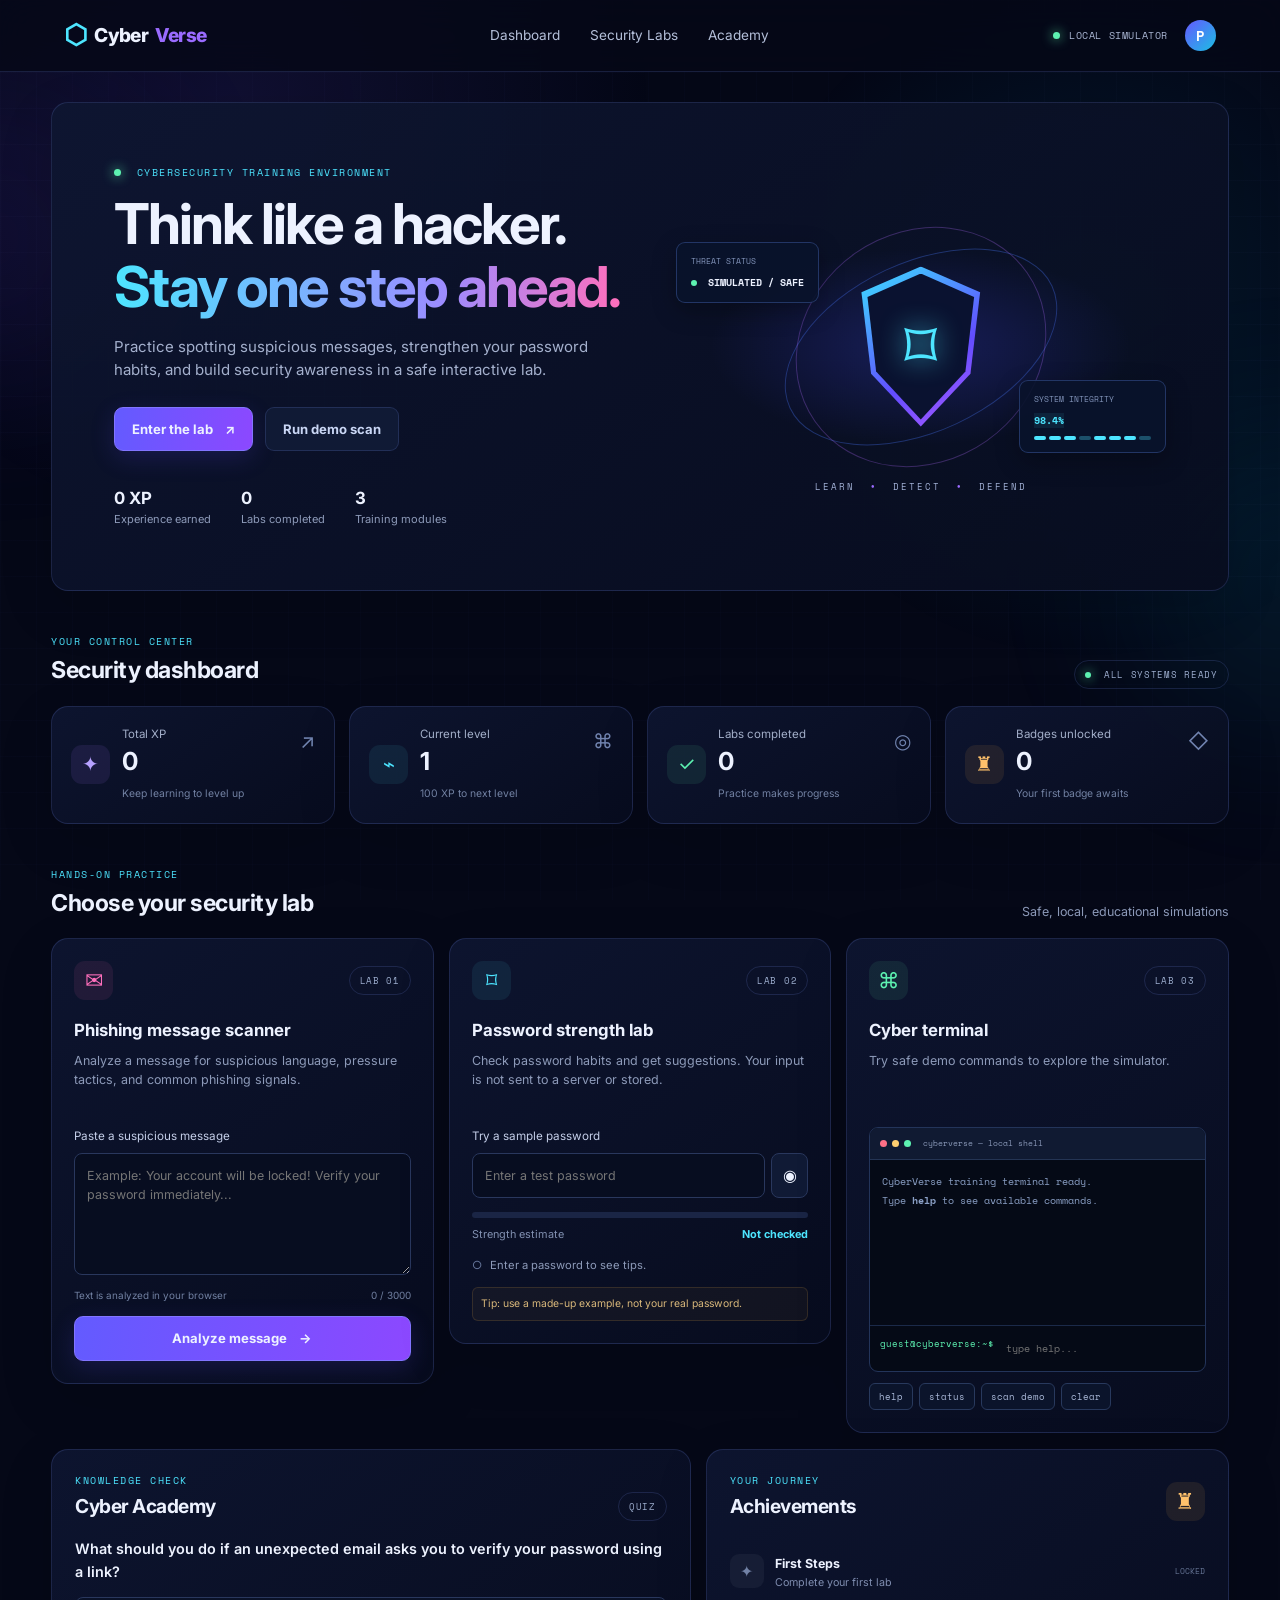
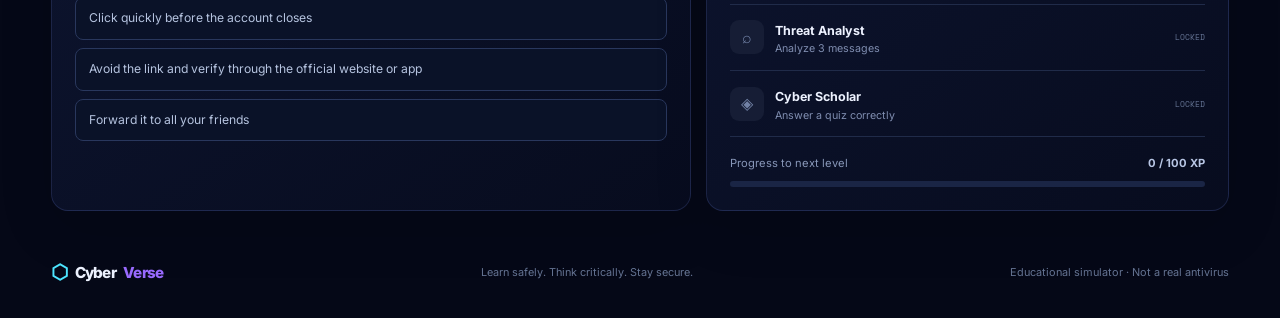
==== index.html @ 6ab54def "Build CyberVerse cybersecurity simulator" ====
<!DOCTYPE html>
<html lang="en">
<head>
  <meta charset="UTF-8">
  <meta name="viewport" content="width=device-width, initial-scale=1.0">
  <meta name="description" content="CyberVerse is an interactive cybersecurity learning simulator.">
  <title>CyberVerse | Cybersecurity Simulator</title>
  <link rel="preconnect" href="https://fonts.googleapis.com">
  <link href="https://fonts.googleapis.com/css2?family=Inter:wght@400;500;600;700;800&family=Space+Mono:wght@400;700&display=swap" rel="stylesheet">
  <link rel="stylesheet" href="style.css">
</head>
<body>
  <div class="ambient ambient-one"></div><div class="ambient ambient-two"></div>
  <header class="topbar">
    <a class="brand" href="#"><span class="brand-mark">⬡</span> Cyber<span>Verse</span></a>
    <nav><a href="#dashboard">Dashboard</a><a href="#labs">Security Labs</a><a href="#academy">Academy</a></nav>
    <div class="top-user"><span class="online-dot"></span> LOCAL SIMULATOR <span class="avatar">P</span></div>
  </header>

  <main class="container">
    <section class="hero panel">
      <div class="hero-copy">
        <p class="eyebrow"><span class="pulse"></span> CYBERSECURITY TRAINING ENVIRONMENT</p>
        <h1>Think like a hacker.<br><span>Stay one step ahead.</span></h1>
        <p class="hero-description">Practice spotting suspicious messages, strengthen your password habits, and build security awareness in a safe interactive lab.</p>
        <div class="hero-actions"><a class="button primary" href="#labs">Enter the lab <span>↗</span></a><button class="button secondary" id="demoButton">Run demo scan</button></div>
        <div class="hero-stats"><div><strong id="heroXP">0 XP</strong><small>Experience earned</small></div><div><strong id="heroScans">0</strong><small>Labs completed</small></div><div><strong>3</strong><small>Training modules</small></div></div>
      </div>
      <div class="hero-art" aria-hidden="true">
        <div class="orbit orbit-a"></div><div class="orbit orbit-b"></div>
        <div class="shield"><span>⌑</span></div>
        <div class="float-card card-left"><span class="tiny-label">THREAT STATUS</span><strong><i class="green-dot"></i> SIMULATED / SAFE</strong></div>
        <div class="float-card card-right"><span class="tiny-label">SYSTEM INTEGRITY</span><strong class="cyan">98.4%</strong><div class="mini-bars"><i></i><i></i><i></i><i></i><i></i><i></i><i></i><i></i></div></div>
        <div class="art-caption">LEARN <b>•</b> DETECT <b>•</b> DEFEND</div>
      </div>
    </section>

    <section class="section-heading" id="dashboard"><div><p class="eyebrow">YOUR CONTROL CENTER</p><h2>Security dashboard</h2></div><span class="live-pill"><i></i> ALL SYSTEMS READY</span></section>
    <section class="stats-grid">
      <article class="stat-card panel"><div class="stat-icon purple">✦</div><div><p>Total XP</p><strong id="totalXP">0</strong><small>Keep learning to level up</small></div><span class="stat-symbol">↗</span></article>
      <article class="stat-card panel"><div class="stat-icon cyan">⌁</div><div><p>Current level</p><strong id="level">1</strong><small id="nextLevel">100 XP to next level</small></div><span class="stat-symbol">⌘</span></article>
      <article class="stat-card panel"><div class="stat-icon green">✓</div><div><p>Labs completed</p><strong id="completed">0</strong><small>Practice makes progress</small></div><span class="stat-symbol">◎</span></article>
      <article class="stat-card panel"><div class="stat-icon orange">♜</div><div><p>Badges unlocked</p><strong id="badges">0</strong><small id="badgeHint">Your first badge awaits</small></div><span class="stat-symbol">◇</span></article>
    </section>

    <section class="section-heading" id="labs"><div><p class="eyebrow">HANDS-ON PRACTICE</p><h2>Choose your security lab</h2></div><p class="section-note">Safe, local, educational simulations</p></section>
    <section class="lab-grid">
      <article class="lab-card panel">
        <div class="lab-top"><span class="lab-icon pink">✉</span><span class="tag">LAB 01</span></div>
        <h3>Phishing message scanner</h3><p>Analyze a message for suspicious language, pressure tactics, and common phishing signals.</p>
        <label for="messageInput">Paste a suspicious message</label>
        <textarea id="messageInput" rows="5" maxlength="3000" placeholder="Example: Your account will be locked! Verify your password immediately..."></textarea>
        <div class="field-meta"><span>Text is analyzed in your browser</span><span id="charCount">0 / 3000</span></div>
        <button class="button primary full" id="scanButton">Analyze message <span>→</span></button>
        <div class="result-box hidden" id="messageResult" aria-live="polite"></div>
      </article>

      <article class="lab-card panel">
        <div class="lab-top"><span class="lab-icon cyan">⌑</span><span class="tag">LAB 02</span></div>
        <h3>Password strength lab</h3><p>Check password habits and get suggestions. Your input is not sent to a server or stored.</p>
        <label for="passwordInput">Try a sample password</label>
        <div class="password-field"><input id="passwordInput" type="password" autocomplete="off" placeholder="Enter a test password"><button id="togglePassword" aria-label="Show or hide password">◉</button></div>
        <div class="strength-track"><span id="strengthBar"></span></div>
        <div class="strength-label"><span>Strength estimate</span><strong id="strengthText">Not checked</strong></div>
        <ul class="check-list" id="passwordTips"><li>Enter a password to see tips.</li></ul>
        <p class="notice">Tip: use a made-up example, not your real password.</p>
      </article>

      <article class="lab-card panel terminal-card">
        <div class="lab-top"><span class="lab-icon green">⌘</span><span class="tag">LAB 03</span></div>
        <h3>Cyber terminal</h3><p>Try safe demo commands to explore the simulator.</p>
        <div class="terminal-window"><div class="terminal-head"><span></span><span></span><span></span><b>cyberverse — local shell</b></div><div class="terminal-output" id="terminalOutput"><p>CyberVerse training terminal ready.</p><p>Type <b>help</b> to see available commands.</p></div><form id="terminalForm" class="terminal-form"><label for="terminalInput">guest@cyberverse:~$</label><input id="terminalInput" autocomplete="off" spellcheck="false" placeholder="type help..."></form></div>
        <div class="command-chips"><button data-command="help">help</button><button data-command="status">status</button><button data-command="scan demo">scan demo</button><button data-command="clear">clear</button></div>
      </article>
    </section>

    <section class="bottom-grid">
      <article class="panel academy-card" id="academy">
        <div class="section-heading compact"><div><p class="eyebrow">KNOWLEDGE CHECK</p><h2>Cyber Academy</h2></div><span class="tag">QUIZ</span></div>
        <p class="quiz-question" id="quizQuestion">What should you do if an unexpected email asks you to verify your password using a link?</p>
        <div class="quiz-options" id="quizOptions">
          <button data-answer="0">Click quickly before the account closes</button>
          <button data-answer="1">Avoid the link and verify through the official website or app</button>
          <button data-answer="2">Forward it to all your friends</button>
        </div>
        <div id="quizFeedback" class="quiz-feedback" aria-live="polite"></div>
        <button id="nextQuestion" class="button secondary hidden">Next question →</button>
      </article>
      <article class="panel progress-card">
        <div class="section-heading compact"><div><p class="eyebrow">YOUR JOURNEY</p><h2>Achievements</h2></div><span class="lab-icon orange">♜</span></div>
        <div class="achievement" id="badgeFirst"><span class="achievement-icon">✦</span><div><strong>First Steps</strong><p>Complete your first lab</p></div><span class="achievement-state">LOCKED</span></div>
        <div class="achievement" id="badgeAnalyst"><span class="achievement-icon">⌕</span><div><strong>Threat Analyst</strong><p>Analyze 3 messages</p></div><span class="achievement-state">LOCKED</span></div>
        <div class="achievement" id="badgeScholar"><span class="achievement-icon">◈</span><div><strong>Cyber Scholar</strong><p>Answer a quiz correctly</p></div><span class="achievement-state">LOCKED</span></div>
        <div class="progress-footer"><span>Progress to next level</span><strong id="progressLabel">0 / 100 XP</strong></div><div class="progress-track"><span id="progressBar"></span></div>
      </article>
    </section>
    <footer><a class="brand small-brand" href="#"><span class="brand-mark">⬡</span> Cyber<span>Verse</span></a><p>Learn safely. Think critically. Stay secure.</p><span>Educational simulator · Not a real antivirus</span></footer>
  </main>
  <div class="toast" id="toast" role="status"></div>
  <script src="script.js"></script>
</body>
</html>
---- style.css ----
*{box-sizing:border-box;margin:0;padding:0}
:root{--bg:#050817;--panel:rgba(12,19,43,.82);--line:rgba(125,150,255,.17);--text:#edf2ff;--muted:#8d9ab9;--cyan:#4de5ff;--purple:#9a6bff;--green:#5df2b1;--pink:#ff6fbc}
html{scroll-behavior:smooth;scroll-padding-top:90px}
body{background:var(--bg);color:var(--text);font-family:Inter,Arial,sans-serif;line-height:1.55;min-height:100vh;overflow-x:hidden}
body:before{content:"";position:fixed;inset:0;pointer-events:none;z-index:-2;background:radial-gradient(circle at 18% 12%,rgba(70,54,170,.18),transparent 32%),radial-gradient(circle at 85% 35%,rgba(0,155,210,.12),transparent 28%),linear-gradient(rgba(95,119,210,.025) 1px,transparent 1px),linear-gradient(90deg,rgba(95,119,210,.025) 1px,transparent 1px);background-size:auto,auto,36px 36px,36px 36px}
.ambient{position:fixed;width:260px;height:260px;border-radius:50%;filter:blur(100px);opacity:.12;pointer-events:none;z-index:-1}.ambient-one{background:#6e3dff;top:12%;left:-140px}.ambient-two{background:#00bfe8;right:-140px;top:50%}
a{color:inherit;text-decoration:none}button,input,textarea{font:inherit}button{cursor:pointer;color:inherit}.topbar{height:72px;padding:0 clamp(18px,5vw,76px);display:flex;align-items:center;justify-content:space-between;border-bottom:1px solid var(--line);background:rgba(5,8,23,.8);backdrop-filter:blur(18px);position:sticky;top:0;z-index:10}
.brand{font-weight:800;font-size:1.2rem;letter-spacing:-.7px;display:flex;align-items:center;gap:7px}.brand>span:last-child{color:var(--purple)}.brand-mark{font-size:1.7rem;color:var(--cyan)}nav{display:flex;gap:30px;color:#b4bfd9;font-size:.85rem}nav a:hover{color:var(--cyan)}.top-user{font:10px "Space Mono",monospace;color:#aab7d4;display:flex;align-items:center;gap:9px;letter-spacing:.6px}.online-dot,.live-pill i,.pulse{width:7px;height:7px;border-radius:50%;background:var(--green);display:inline-block;box-shadow:0 0 12px var(--green)}.avatar{width:31px;height:31px;border-radius:50%;display:grid;place-items:center;background:linear-gradient(135deg,#6558ff,#1bbfe3);color:white;font-weight:700;font-size:14px;margin-left:8px}
.container{width:min(1180px,92%);margin:auto}.panel{background:linear-gradient(145deg,rgba(14,22,49,.91),rgba(8,13,31,.91));border:1px solid var(--line);border-radius:17px;box-shadow:0 18px 55px rgba(0,0,0,.12);position:relative;overflow:hidden}.hero{margin-top:30px;padding:clamp(28px,5vw,62px);min-height:390px;display:grid;grid-template-columns:1.05fr .95fr;align-items:center;gap:20px}.eyebrow{font:10px "Space Mono",monospace;letter-spacing:1.5px;color:var(--cyan);margin-bottom:12px}.pulse{margin-right:8px;animation:pulse 1.5s infinite}.hero h1{font-size:clamp(2.15rem,4.4vw,3.7rem);line-height:1.12;letter-spacing:-2px;margin-bottom:17px}.hero h1 span{background:linear-gradient(90deg,var(--cyan),#9c8cff 65%,var(--pink));-webkit-background-clip:text;background-clip:text;color:transparent}.hero-description{color:#a4b0cd;max-width:510px;font-size:.94rem}.hero-actions{display:flex;gap:12px;margin-top:25px;flex-wrap:wrap}.button{border:1px solid var(--line);border-radius:9px;padding:11px 17px;font-size:.82rem;font-weight:700;transition:.2s;display:inline-flex;align-items:center;justify-content:center;gap:12px}.button:hover{transform:translateY(-2px);filter:brightness(1.15)}.primary{background:linear-gradient(100deg,#635bff,#8c48ff);border-color:#8275ff;box-shadow:0 7px 24px #5e47ff2b}.secondary{background:#101a35;color:#c9d6f4}.full{width:100%;margin-top:13px}.hero-stats{display:flex;gap:30px;margin-top:34px}.hero-stats div{display:flex;flex-direction:column}.hero-stats strong{font-size:1.05rem}.hero-stats small{font-size:.69rem;color:var(--muted)}
.hero-art{height:300px;display:grid;place-items:center;position:relative;isolation:isolate}.hero-art:before{content:"";position:absolute;inset:15% 4%;background:radial-gradient(ellipse,rgba(70,73,255,.24),transparent 66%);z-index:-1}.orbit{position:absolute;border:1px solid #4a78ff55;border-radius:50%;transform:rotate(-25deg)}.orbit-a{width:290px;height:170px}.orbit-b{width:230px;height:260px;transform:rotate(55deg);border-color:#b16dff4a}.shield{width:138px;height:160px;display:grid;place-items:center;clip-path:polygon(50% 0,93% 16%,86% 67%,50% 100%,14% 67%,7% 16%);background:linear-gradient(145deg,#38e9ff,#624dff 60%,#b85dff);filter:drop-shadow(0 0 20px #655fff);padding:4px}.shield:before{content:"";position:absolute;width:124px;height:146px;clip-path:polygon(50% 0,93% 16%,86% 67%,50% 100%,14% 67%,7% 16%);background:#0a1230}.shield span{z-index:1;font-size:65px;color:var(--cyan);text-shadow:0 0 25px var(--cyan)}.float-card{position:absolute;background:#09132be8;border:1px solid #4b6dbe65;padding:12px 14px;border-radius:9px;box-shadow:0 8px 25px #0004;font:10px "Space Mono",monospace}.card-left{left:0;top:45px}.card-right{right:0;bottom:44px}.tiny-label{display:block;color:#8294ba;font-size:8px;margin-bottom:8px}.green-dot{display:inline-block;width:6px;height:6px;border-radius:50%;background:var(--green);margin-right:5px}.cyan{color:var(--cyan)}.mini-bars{display:flex;gap:3px;margin-top:8px}.mini-bars i{display:block;width:12px;height:4px;background:var(--cyan);border-radius:2px}.mini-bars i:nth-child(4n){opacity:.3}.art-caption{position:absolute;bottom:4px;font:9px "Space Mono",monospace;color:#a3b2d7;letter-spacing:2px}.art-caption b{color:var(--purple);padding:0 7px}
.section-heading{display:flex;justify-content:space-between;align-items:end;margin:43px 0 17px;gap:15px}.section-heading h2{font-size:1.45rem;letter-spacing:-.5px}.section-heading .eyebrow{margin-bottom:4px}.live-pill,.tag{font:9px "Space Mono",monospace;letter-spacing:.7px;color:#9eafd0;border:1px solid var(--line);padding:7px 10px;border-radius:20px;white-space:nowrap}.live-pill i{width:6px;height:6px;margin-right:6px}.section-note{font-size:.78rem;color:var(--muted)}
.stats-grid{display:grid;grid-template-columns:repeat(4,1fr);gap:14px}.stat-card{padding:19px;display:flex;align-items:center;gap:12px}.stat-icon,.lab-icon{width:39px;height:39px;border-radius:11px;display:grid;place-items:center;font-size:1.25rem;flex-shrink:0}.purple{color:#b7a2ff;background:#9c72ff1b}.cyan{color:var(--cyan);background:#4de5ff14}.green{color:var(--green);background:#5df2b116}.orange{color:#ffc16b;background:#ffb34d17}.pink{color:var(--pink);background:#ff6fbc16}.stat-card p{font-size:.72rem;color:#a2aec9}.stat-card strong{font-size:1.55rem;display:block;line-height:1.4}.stat-card small{font-size:.65rem;color:#7180a2}.stat-symbol{margin-left:auto;color:#7184b0;font-size:1.25rem;align-self:flex-start}
.lab-grid{display:grid;grid-template-columns:repeat(3,1fr);gap:15px;align-items:start}.lab-card{padding:22px}.lab-top{display:flex;align-items:center;justify-content:space-between;margin-bottom:17px}.lab-icon{font-size:1.35rem}.lab-card h3{font-size:1.05rem;margin-bottom:7px}.lab-card>p{color:var(--muted);font-size:.78rem;min-height:58px;margin-bottom:18px}.lab-card label{display:block;font-size:.73rem;color:#c5cfea;margin-bottom:8px}.lab-card textarea,.password-field input{width:100%;resize:vertical;background:#070d20;border:1px solid #29375d;border-radius:8px;padding:12px;color:var(--text);outline:none;font-size:.78rem}.lab-card textarea:focus,.password-field input:focus,.terminal-form input:focus{border-color:#8275ff;box-shadow:0 0 0 3px #8275ff1c}.field-meta{display:flex;justify-content:space-between;gap:8px;color:#7180a2;font-size:.62rem;margin-top:6px}.result-box{margin-top:14px;padding:13px;border:1px solid var(--line);border-radius:9px;background:#080e20;font-size:.75rem}.result-box h4{font-size:.85rem;margin-bottom:6px}.result-box ul{padding-left:18px;margin-top:7px;color:#aab7d3}.risk-high{color:#ff7894}.risk-medium{color:#ffca78}.risk-low{color:var(--green)}.hidden{display:none!important}
.password-field{display:flex;gap:6px}.password-field input{min-width:0}.password-field button{width:43px;border:1px solid #29375d;background:#101a35;border-radius:8px}.strength-track,.progress-track{height:6px;background:#1a2545;border-radius:8px;overflow:hidden;margin-top:14px}.strength-track span,.progress-track span{height:100%;width:0;display:block;border-radius:8px;transition:width .25s,background .25s}.strength-label{display:flex;justify-content:space-between;font-size:.68rem;color:#8190b1;margin-top:8px}.strength-label strong{color:var(--cyan)}.check-list{list-style:none;margin-top:14px;display:grid;gap:7px}.check-list li{font-size:.7rem;color:#8d9ab9}.check-list li:before{content:"○";margin-right:8px;color:#637398}.check-list li.good{color:#a4f2ce}.check-list li.good:before{content:"✓";color:var(--green)}.notice{font-size:.65rem!important;min-height:0!important;color:#d8b77b!important;background:#ffb84b0b;border:1px solid #ffb84b24;padding:8px;border-radius:6px;margin-top:13px!important;margin-bottom:0!important}
.terminal-window{background:#050a16;border:1px solid #23345a;border-radius:9px;overflow:hidden;font-family:"Space Mono",monospace}.terminal-head{height:32px;background:#101a32;border-bottom:1px solid #243454;display:flex;align-items:center;gap:5px;padding:0 10px}.terminal-head>span{width:7px;height:7px;border-radius:50%;background:#ff6f86}.terminal-head>span:nth-child(2){background:#ffce70}.terminal-head>span:nth-child(3){background:#5df2b1}.terminal-head b{font-size:8px;color:#8c9bbb;font-weight:400;margin-left:7px}.terminal-output{height:165px;overflow:auto;padding:12px;color:#8ba0c6;font-size:10px;line-height:1.9}.terminal-output .command-line{color:var(--cyan)}.terminal-output .success-line{color:var(--green)}.terminal-output .warning-line{color:#ffcb76}.terminal-form{display:flex;gap:7px;padding:10px;border-top:1px solid #1b2a49;align-items:center}.terminal-form label{font-size:9px;color:var(--green);white-space:nowrap}.terminal-form input{width:100%;min-width:0;background:transparent;border:1px solid transparent;color:#e5edff;outline:none;font:10px "Space Mono",monospace;padding:4px}.command-chips{display:flex;gap:6px;flex-wrap:wrap;margin-top:11px}.command-chips button{font:9px "Space Mono",monospace;padding:6px 9px;border-radius:6px;border:1px solid #28395d;background:#0b142b;color:#aebddd}.command-chips button:hover{border-color:var(--green);color:var(--green)}
.bottom-grid{display:grid;grid-template-columns:1.1fr .9fr;gap:15px;margin-top:16px}.academy-card,.progress-card{padding:23px}.compact{margin:0 0 17px}.compact h2{font-size:1.2rem}.quiz-question{font-size:.9rem;font-weight:600;margin:14px 0}.quiz-options{display:grid;gap:8px}.quiz-options button{text-align:left;border:1px solid #29375d;background:#0a1228;border-radius:8px;padding:11px 13px;font-size:.76rem;color:#b5c3df}.quiz-options button:hover{border-color:#8b74ff}.quiz-options button.correct{border-color:var(--green);background:#5df2b10d;color:#9cf2c8}.quiz-options button.incorrect{border-color:#ff7894;background:#ff78940d;color:#ff9fb1}.quiz-options button:disabled{cursor:default}.quiz-feedback{font-size:.75rem;margin-top:10px;color:var(--muted)}#nextQuestion{margin-top:12px}.achievement{display:flex;align-items:center;gap:11px;padding:12px 0;border-bottom:1px solid #202b49}.achievement-icon{width:34px;height:34px;display:grid;place-items:center;border-radius:9px;background:#161d35;color:#7282a6}.achievement strong{font-size:.78rem}.achievement p{font-size:.67rem;color:#7f8db0}.achievement-state{margin-left:auto;font:8px "Space Mono",monospace;color:#667596}.achievement.unlocked .achievement-icon{color:var(--green);background:#5df2b116}.achievement.unlocked .achievement-state{color:var(--green)}.progress-footer{display:flex;justify-content:space-between;margin-top:18px;font-size:.7rem;color:#8796b8}.progress-footer strong{color:#b8c6e5}.progress-track{margin-top:8px}.progress-track span{background:linear-gradient(90deg,var(--cyan),var(--purple))}
footer{display:flex;align-items:center;justify-content:space-between;gap:15px;padding:30px 0;margin-top:16px;color:#657493;font-size:.68rem}.small-brand{font-size:.95rem;color:var(--text)}.small-brand .brand-mark{font-size:1.25rem}.toast{position:fixed;bottom:22px;right:22px;max-width:min(360px,90vw);background:#111d37;border:1px solid #5265a3;color:#e9efff;padding:12px 17px;border-radius:9px;box-shadow:0 10px 40px #0007;font-size:.8rem;opacity:0;transform:translateY(10px);pointer-events:none;transition:.25s;z-index:30}.toast.show{opacity:1;transform:translateY(0)}
@keyframes pulse{50%{opacity:.35;box-shadow:0 0 2px var(--green)}}@media(max-width:900px){nav{gap:15px}.hero{grid-template-columns:1fr}.hero-art{height:260px}.stats-grid{grid-template-columns:repeat(2,1fr)}.lab-grid{grid-template-columns:repeat(2,1fr)}.terminal-card{grid-column:1/-1}.terminal-output{height:130px}}@media(max-width:620px){.topbar{height:62px;padding:0 4%}nav{display:none}.top-user{font-size:8px}.container{width:92%}.hero{margin-top:17px;padding:25px 20px}.hero h1{letter-spacing:-1px}.hero-art{height:240px}.float-card{padding:9px;font-size:8px}.card-left{left:-3px}.card-right{right:-3px}.hero-stats{gap:18px}.hero-stats small{font-size:.6rem}.section-heading{margin-top:32px;align-items:start}.section-heading h2{font-size:1.2rem}.live-pill{font-size:7px;padding:6px}.stats-grid,.lab-grid,.bottom-grid{grid-template-columns:1fr}.terminal-card{grid-column:auto}.stat-card{padding:15px}.lab-card{padding:19px}.lab-card>p{min-height:0}.section-note{display:none}footer{flex-wrap:wrap;justify-content:center;text-align:center;flex-direction:column}}
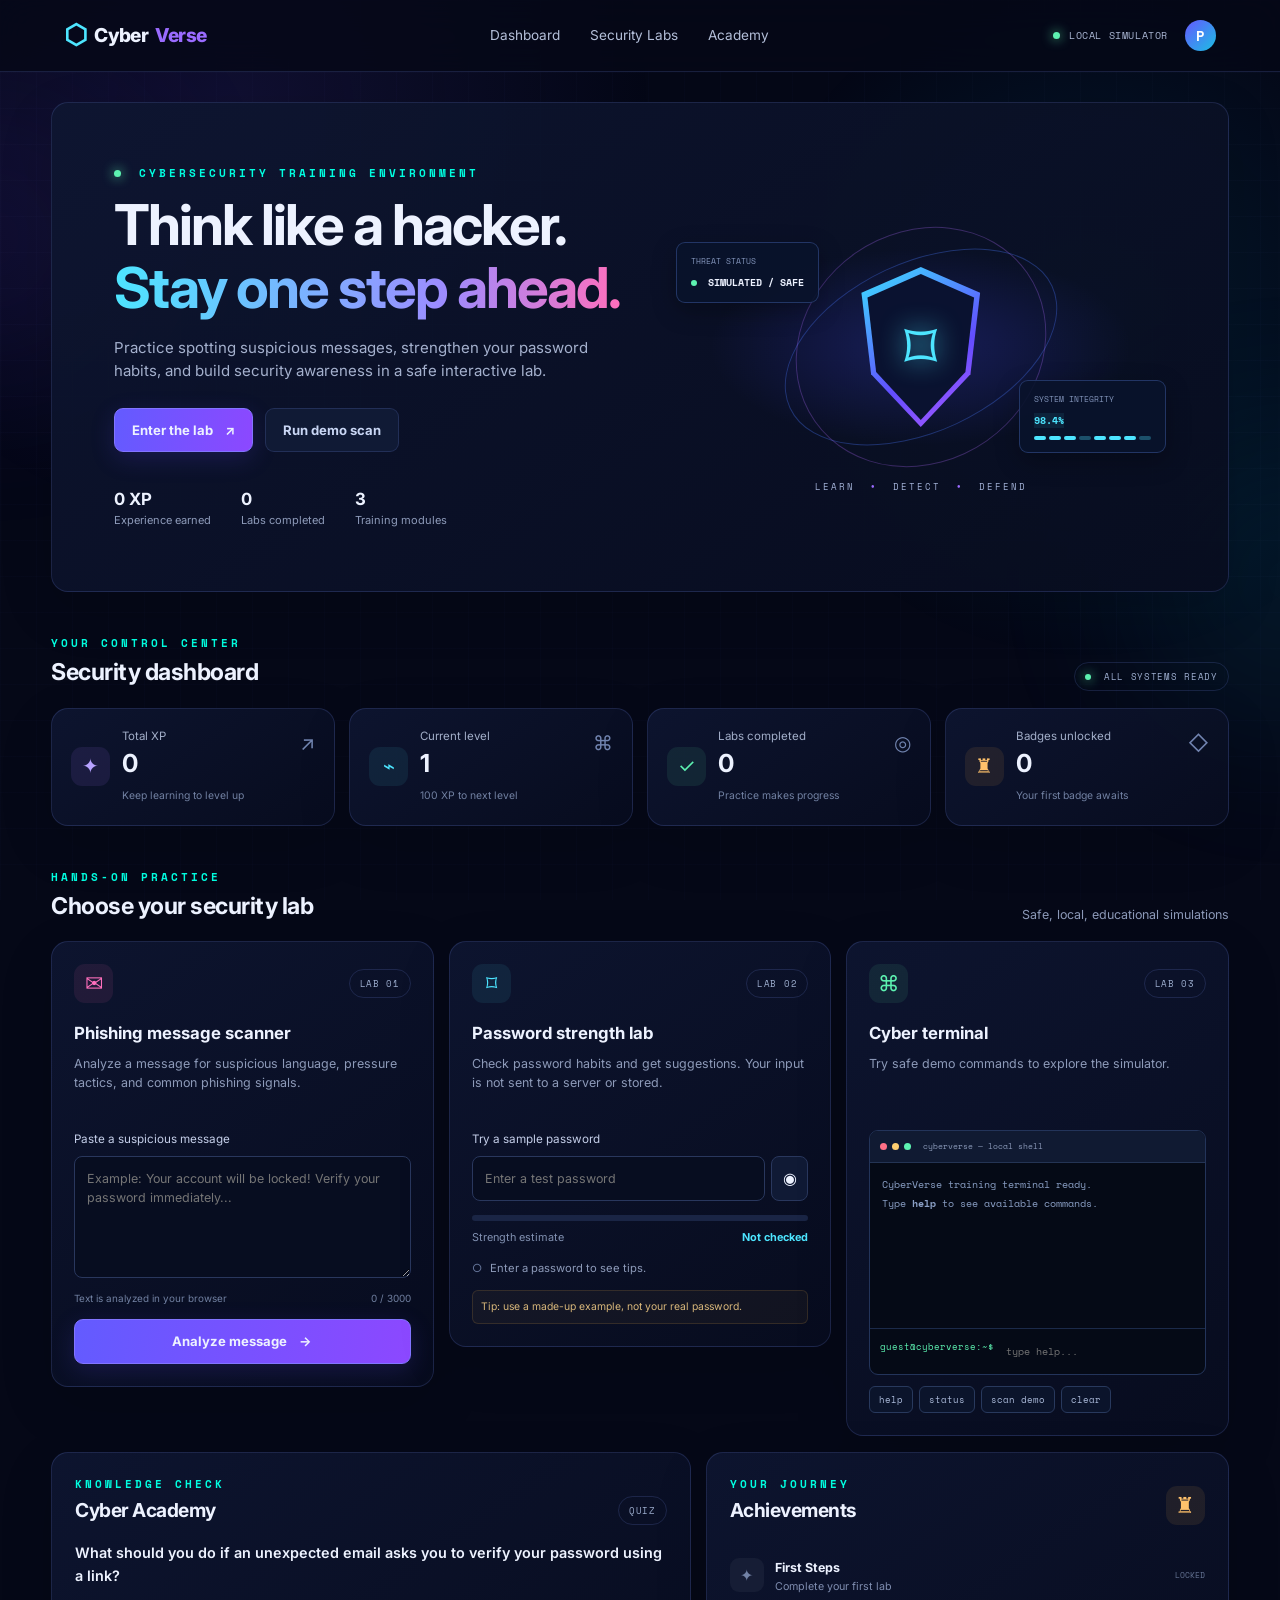
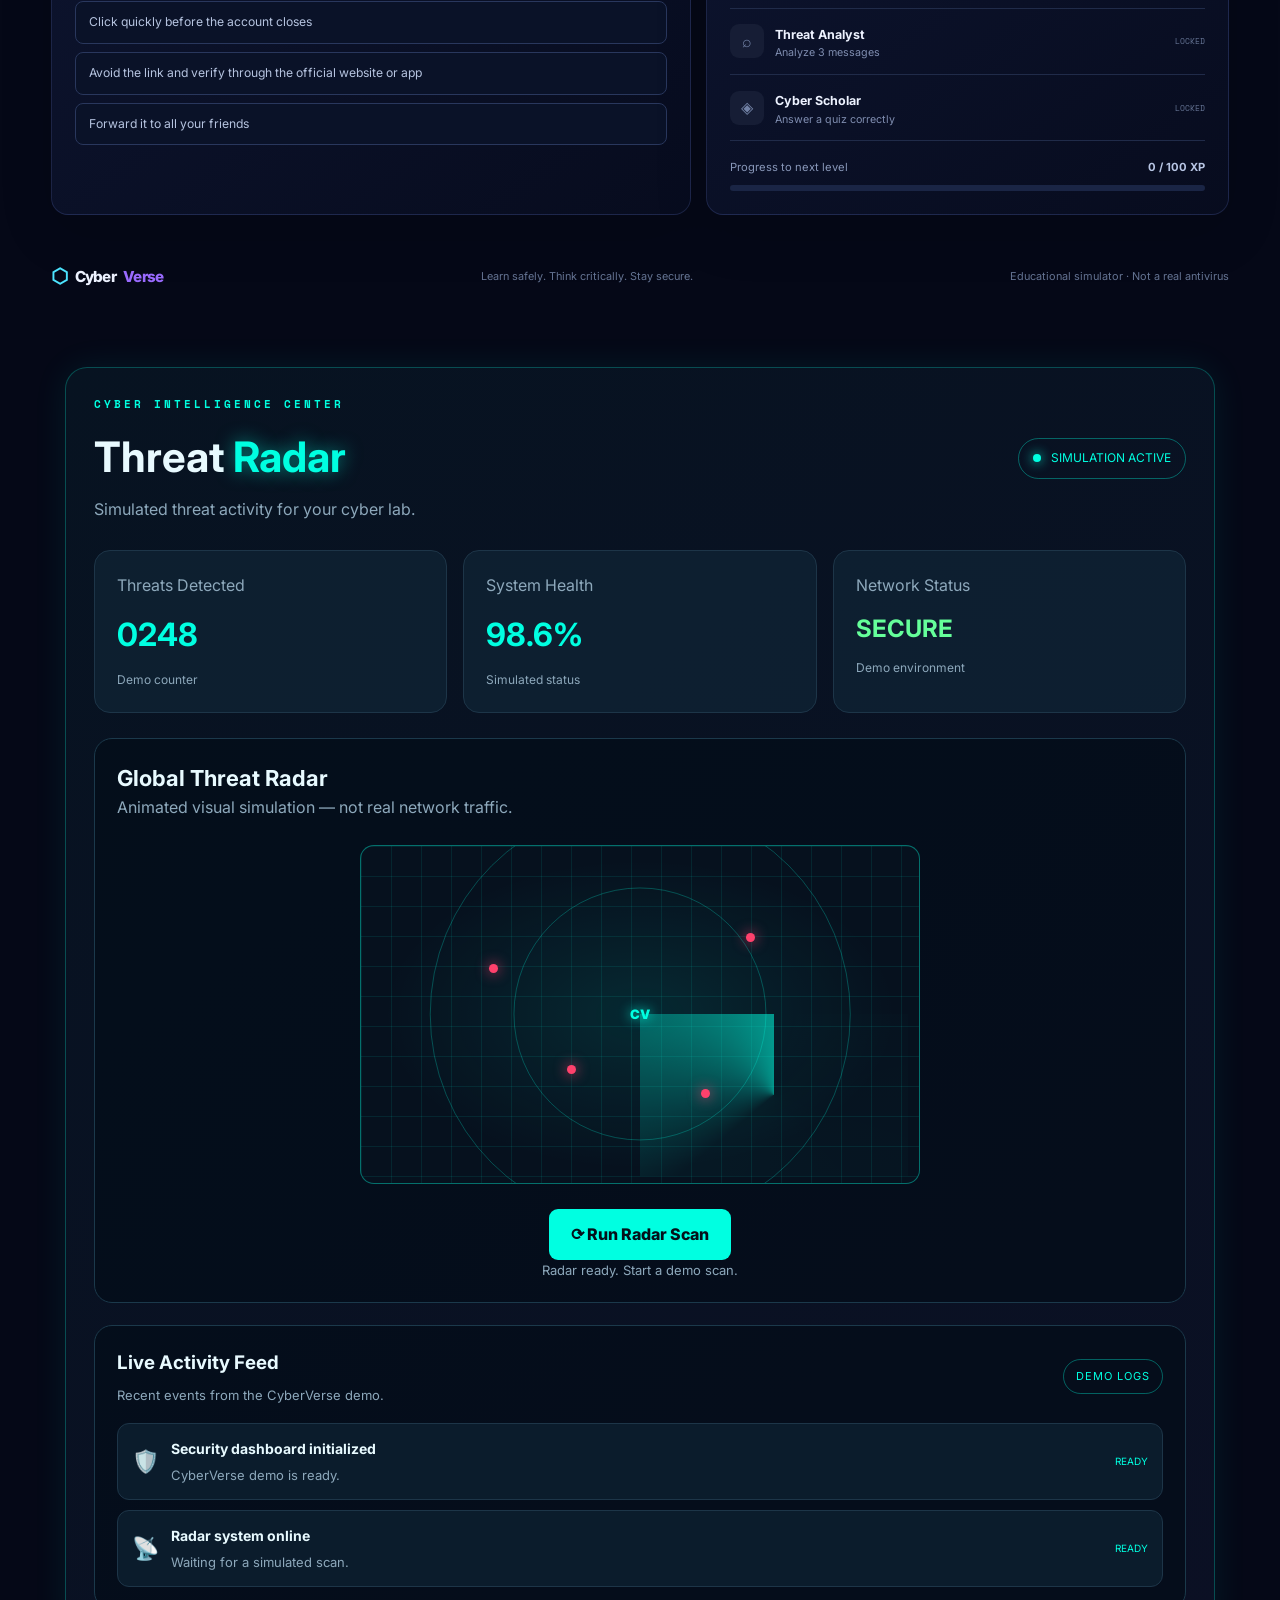
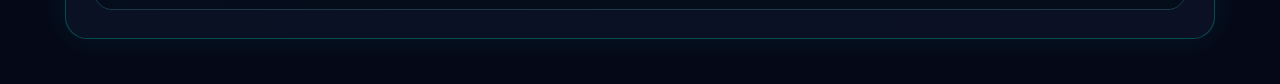
==== commit 8b2058d7: "Add animated threat dashboard and activity feed" ====
--- a/index.html
+++ b/index.html
@@ -95,7 +95,94 @@
       </article>
     </section>
     <footer><a class="brand small-brand" href="#"><span class="brand-mark">⬡</span> Cyber<span>Verse</span></a><p>Learn safely. Think critically. Stay secure.</p><span>Educational simulator · Not a real antivirus</span></footer>
-  </main>
+  
+<!-- CYBERVERSE: THREAT DASHBOARD -->
+<section class="threat-dashboard" id="threat-dashboard">
+  <div class="dashboard-heading">
+    <div>
+      <p class="eyebrow">CYBER INTELLIGENCE CENTER</p>
+      <h2>Threat <span>Radar</span></h2>
+      <p>Simulated threat activity for your cyber lab.</p>
+    </div>
+    <div class="system-status">
+      <span class="status-dot"></span>
+      SIMULATION ACTIVE
+    </div>
+  </div>
+
+  <div class="threat-stats">
+    <div class="threat-card">
+      <span>Threats Detected</span>
+      <strong id="threat-count">0248</strong>
+      <small>Demo counter</small>
+    </div>
+    <div class="threat-card">
+      <span>System Health</span>
+      <strong>98.6%</strong>
+      <small>Simulated status</small>
+    </div>
+    <div class="threat-card">
+      <span>Network Status</span>
+      <strong class="safe-text">SECURE</strong>
+      <small>Demo environment</small>
+    </div>
+  </div>
+
+  <div class="radar-panel">
+    <div class="radar-info">
+      <h3>Global Threat Radar</h3>
+      <p>Animated visual simulation — not real network traffic.</p>
+    </div>
+
+    <div class="radar-map" id="radar-map">
+      <div class="radar-grid"></div>
+      <div class="radar-sweep"></div>
+      <span class="radar-point point-one"></span>
+      <span class="radar-point point-two"></span>
+      <span class="radar-point point-three"></span>
+      <span class="radar-point point-four"></span>
+      <span class="radar-center">CV</span>
+    </div>
+
+    <button id="radar-scan-btn" type="button">⟳ Run Radar Scan</button>
+    <p id="radar-message" aria-live="polite">Radar ready. Start a demo scan.</p>
+  </div>
+
+  
+<!-- LIVE ACTIVITY FEED -->
+<div class="activity-panel">
+  <div class="activity-heading">
+    <div>
+      <h3>Live Activity Feed</h3>
+      <p>Recent events from the CyberVerse demo.</p>
+    </div>
+    <span class="activity-label">DEMO LOGS</span>
+  </div>
+
+  <div id="activity-feed" class="activity-feed" aria-live="polite">
+    <div class="activity-item">
+      <span class="activity-icon">🛡️</span>
+      <div>
+        <strong>Security dashboard initialized</strong>
+        <p>CyberVerse demo is ready.</p>
+      </div>
+      <span class="activity-time">READY</span>
+    </div>
+
+    <div class="activity-item">
+      <span class="activity-icon">📡</span>
+      <div>
+        <strong>Radar system online</strong>
+        <p>Waiting for a simulated scan.</p>
+      </div>
+      <span class="activity-time">READY</span>
+    </div>
+  </div>
+</div>
+
+</section>
+
+</main>
   <div class="toast" id="toast" role="status"></div>
   <script src="script.js"></script>
 </body>
--- a/style.css
+++ b/style.css
@@ -16,3 +16,359 @@
 .bottom-grid{display:grid;grid-template-columns:1.1fr .9fr;gap:15px;margin-top:16px}.academy-card,.progress-card{padding:23px}.compact{margin:0 0 17px}.compact h2{font-size:1.2rem}.quiz-question{font-size:.9rem;font-weight:600;margin:14px 0}.quiz-options{display:grid;gap:8px}.quiz-options button{text-align:left;border:1px solid #29375d;background:#0a1228;border-radius:8px;padding:11px 13px;font-size:.76rem;color:#b5c3df}.quiz-options button:hover{border-color:#8b74ff}.quiz-options button.correct{border-color:var(--green);background:#5df2b10d;color:#9cf2c8}.quiz-options button.incorrect{border-color:#ff7894;background:#ff78940d;color:#ff9fb1}.quiz-options button:disabled{cursor:default}.quiz-feedback{font-size:.75rem;margin-top:10px;color:var(--muted)}#nextQuestion{margin-top:12px}.achievement{display:flex;align-items:center;gap:11px;padding:12px 0;border-bottom:1px solid #202b49}.achievement-icon{width:34px;height:34px;display:grid;place-items:center;border-radius:9px;background:#161d35;color:#7282a6}.achievement strong{font-size:.78rem}.achievement p{font-size:.67rem;color:#7f8db0}.achievement-state{margin-left:auto;font:8px "Space Mono",monospace;color:#667596}.achievement.unlocked .achievement-icon{color:var(--green);background:#5df2b116}.achievement.unlocked .achievement-state{color:var(--green)}.progress-footer{display:flex;justify-content:space-between;margin-top:18px;font-size:.7rem;color:#8796b8}.progress-footer strong{color:#b8c6e5}.progress-track{margin-top:8px}.progress-track span{background:linear-gradient(90deg,var(--cyan),var(--purple))}
 footer{display:flex;align-items:center;justify-content:space-between;gap:15px;padding:30px 0;margin-top:16px;color:#657493;font-size:.68rem}.small-brand{font-size:.95rem;color:var(--text)}.small-brand .brand-mark{font-size:1.25rem}.toast{position:fixed;bottom:22px;right:22px;max-width:min(360px,90vw);background:#111d37;border:1px solid #5265a3;color:#e9efff;padding:12px 17px;border-radius:9px;box-shadow:0 10px 40px #0007;font-size:.8rem;opacity:0;transform:translateY(10px);pointer-events:none;transition:.25s;z-index:30}.toast.show{opacity:1;transform:translateY(0)}
 @keyframes pulse{50%{opacity:.35;box-shadow:0 0 2px var(--green)}}@media(max-width:900px){nav{gap:15px}.hero{grid-template-columns:1fr}.hero-art{height:260px}.stats-grid{grid-template-columns:repeat(2,1fr)}.lab-grid{grid-template-columns:repeat(2,1fr)}.terminal-card{grid-column:1/-1}.terminal-output{height:130px}}@media(max-width:620px){.topbar{height:62px;padding:0 4%}nav{display:none}.top-user{font-size:8px}.container{width:92%}.hero{margin-top:17px;padding:25px 20px}.hero h1{letter-spacing:-1px}.hero-art{height:240px}.float-card{padding:9px;font-size:8px}.card-left{left:-3px}.card-right{right:-3px}.hero-stats{gap:18px}.hero-stats small{font-size:.6rem}.section-heading{margin-top:32px;align-items:start}.section-heading h2{font-size:1.2rem}.live-pill{font-size:7px;padding:6px}.stats-grid,.lab-grid,.bottom-grid{grid-template-columns:1fr}.terminal-card{grid-column:auto}.stat-card{padding:15px}.lab-card{padding:19px}.lab-card>p{min-height:0}.section-note{display:none}footer{flex-wrap:wrap;justify-content:center;text-align:center;flex-direction:column}}
+
+/* ===== CYBERVERSE THREAT DASHBOARD ===== */
+
+.threat-dashboard {
+  margin: 45px auto;
+  padding: 28px;
+  max-width: 1150px;
+  color: #e8faff;
+  background: linear-gradient(145deg, #071321, #0b1024);
+  border: 1px solid rgba(0, 255, 220, 0.25);
+  border-radius: 22px;
+  box-shadow: 0 0 35px rgba(0, 255, 220, 0.08);
+  overflow: hidden;
+}
+
+.dashboard-heading {
+  display: flex;
+  justify-content: space-between;
+  align-items: center;
+  gap: 18px;
+  flex-wrap: wrap;
+  margin-bottom: 28px;
+}
+
+.dashboard-heading h2 {
+  font-size: clamp(28px, 5vw, 42px);
+  margin: 8px 0;
+}
+
+.dashboard-heading h2 span {
+  color: #00ffe1;
+  text-shadow: 0 0 18px rgba(0, 255, 225, 0.5);
+}
+
+.dashboard-heading p,
+.radar-info p {
+  color: #8da8bb;
+}
+
+.eyebrow {
+  color: #00ffe1 !important;
+  letter-spacing: 3px;
+  font-size: 11px;
+  font-weight: 800;
+}
+
+.system-status {
+  color: #00ffe1;
+  font-size: 12px;
+  border: 1px solid rgba(0, 255, 225, 0.35);
+  padding: 10px 14px;
+  border-radius: 30px;
+}
+
+.status-dot {
+  display: inline-block;
+  width: 8px;
+  height: 8px;
+  margin-right: 7px;
+  border-radius: 50%;
+  background: #00ffe1;
+  box-shadow: 0 0 12px #00ffe1;
+  animation: statusPulse 1.2s infinite;
+}
+
+.threat-stats {
+  display: grid;
+  grid-template-columns: repeat(3, minmax(0, 1fr));
+  gap: 16px;
+  margin-bottom: 25px;
+}
+
+.threat-card {
+  padding: 22px;
+  border: 1px solid #1d3548;
+  border-radius: 16px;
+  background: rgba(15, 35, 52, 0.75);
+  transition: transform 0.25s, border-color 0.25s;
+}
+
+.threat-card:hover {
+  transform: translateY(-5px);
+  border-color: #00ffe1;
+}
+
+.threat-card span,
+.threat-card small {
+  display: block;
+  color: #8da8bb;
+}
+
+.threat-card strong {
+  display: block;
+  margin: 12px 0;
+  font-size: clamp(22px, 4vw, 32px);
+  color: #00ffe1;
+}
+
+.threat-card small {
+  font-size: 12px;
+}
+
+.threat-card .safe-text {
+  color: #65ff9a;
+  font-size: 24px;
+}
+
+.radar-panel {
+  padding: 22px;
+  background: rgba(3, 12, 24, 0.75);
+  border: 1px solid #1b394b;
+  border-radius: 18px;
+}
+
+.radar-info h3 {
+  margin-top: 0;
+  font-size: 22px;
+}
+
+.radar-map {
+  position: relative;
+  width: 100%;
+  max-width: 560px;
+  aspect-ratio: 1.65 / 1;
+  min-height: 210px;
+  margin: 25px auto;
+  overflow: hidden;
+  border: 1px solid rgba(0, 255, 225, 0.4);
+  border-radius: 14px;
+  background:
+    radial-gradient(ellipse at center, rgba(0, 255, 225, 0.1), transparent 65%),
+    #06111e;
+}
+
+.radar-grid {
+  position: absolute;
+  inset: 0;
+  background-image:
+    linear-gradient(rgba(0, 255, 225, 0.09) 1px, transparent 1px),
+    linear-gradient(90deg, rgba(0, 255, 225, 0.09) 1px, transparent 1px);
+  background-size: 30px 30px;
+}
+
+.radar-map::before,
+.radar-map::after {
+  content: "";
+  position: absolute;
+  left: 50%;
+  top: 50%;
+  transform: translate(-50%, -50%);
+  border: 1px solid rgba(0, 255, 225, 0.25);
+  border-radius: 50%;
+}
+
+.radar-map::before {
+  width: 45%;
+  aspect-ratio: 1;
+}
+
+.radar-map::after {
+  width: 75%;
+  aspect-ratio: 1;
+}
+
+.radar-sweep {
+  position: absolute;
+  z-index: 2;
+  left: 50%;
+  top: 50%;
+  width: 48%;
+  height: 48%;
+  transform-origin: top left;
+  background: conic-gradient(
+    from 0deg,
+    transparent 0deg,
+    rgba(0, 255, 225, 0.03) 230deg,
+    rgba(0, 255, 225, 0.55) 360deg
+  );
+  animation: radarRotate 4s linear infinite;
+}
+
+.radar-point {
+  position: absolute;
+  z-index: 3;
+  width: 9px;
+  height: 9px;
+  border-radius: 50%;
+  background: #ff416c;
+  box-shadow: 0 0 14px #ff416c;
+  animation: pointPulse 1.5s infinite alternate;
+}
+
+.point-one { left: 23%; top: 35%; }
+.point-two { left: 69%; top: 26%; animation-delay: 0.4s; }
+.point-three { left: 61%; top: 72%; animation-delay: 0.8s; }
+.point-four { left: 37%; top: 65%; animation-delay: 1.1s; }
+
+.radar-center {
+  position: absolute;
+  z-index: 4;
+  left: 50%;
+  top: 50%;
+  transform: translate(-50%, -50%);
+  color: #00ffe1;
+  font-weight: 900;
+  font-size: 13px;
+  text-shadow: 0 0 12px #00ffe1;
+}
+
+#radar-scan-btn {
+  display: block;
+  margin: 0 auto;
+  padding: 13px 22px;
+  color: #04111a;
+  background: #00ffe1;
+  border: none;
+  border-radius: 9px;
+  font-weight: 800;
+  cursor: pointer;
+  transition: 0.2s;
+}
+
+#radar-scan-btn:hover {
+  transform: translateY(-2px);
+  box-shadow: 0 0 20px rgba(0, 255, 225, 0.45);
+}
+
+#radar-message {
+  text-align: center;
+  color: #8da8bb;
+  font-size: 13px;
+  margin-bottom: 0;
+}
+
+@keyframes radarRotate {
+  from { transform: rotate(0deg); }
+  to { transform: rotate(360deg); }
+}
+
+@keyframes pointPulse {
+  from { opacity: 0.5; transform: scale(0.8); }
+  to { opacity: 1; transform: scale(1.4); }
+}
+
+@keyframes statusPulse {
+  50% { opacity: 0.35; }
+}
+
+@media (max-width: 650px) {
+  .threat-dashboard {
+    padding: 16px;
+    margin: 25px 10px;
+  }
+
+  .threat-stats {
+    grid-template-columns: 1fr;
+  }
+
+  .radar-panel {
+    padding: 14px;
+  }
+}
+
+@media (prefers-reduced-motion: reduce) {
+  .radar-sweep,
+  .radar-point,
+  .status-dot {
+    animation: none;
+  }
+}
+
+
+/* ===== LIVE ACTIVITY FEED ===== */
+
+.activity-panel {
+  margin-top: 22px;
+  padding: 22px;
+  background: rgba(3, 12, 24, 0.75);
+  border: 1px solid #1b394b;
+  border-radius: 18px;
+}
+
+.activity-heading {
+  display: flex;
+  align-items: center;
+  justify-content: space-between;
+  gap: 12px;
+  flex-wrap: wrap;
+  margin-bottom: 18px;
+}
+
+.activity-heading h3 {
+  margin: 0 0 8px;
+  color: #e8faff;
+}
+
+.activity-heading p,
+.activity-item p {
+  margin: 0;
+  color: #8da8bb;
+  font-size: 13px;
+}
+
+.activity-label {
+  color: #00ffe1;
+  font-size: 11px;
+  letter-spacing: 1px;
+  border: 1px solid rgba(0, 255, 225, 0.35);
+  border-radius: 20px;
+  padding: 8px 12px;
+}
+
+.activity-feed {
+  display: grid;
+  gap: 10px;
+}
+
+.activity-item {
+  display: flex;
+  align-items: center;
+  gap: 12px;
+  padding: 14px;
+  background: rgba(15, 35, 52, 0.7);
+  border: 1px solid #1d3548;
+  border-radius: 12px;
+  animation: activityAppear 0.35s ease-out;
+}
+
+.activity-icon {
+  font-size: 22px;
+}
+
+.activity-item strong {
+  display: block;
+  margin-bottom: 5px;
+  color: #e8faff;
+  font-size: 14px;
+}
+
+.activity-time {
+  margin-left: auto;
+  color: #00ffe1;
+  font-size: 10px;
+  white-space: nowrap;
+}
+
+@keyframes activityAppear {
+  from {
+    opacity: 0;
+    transform: translateY(8px);
+  }
+  to {
+    opacity: 1;
+    transform: translateY(0);
+  }
+}
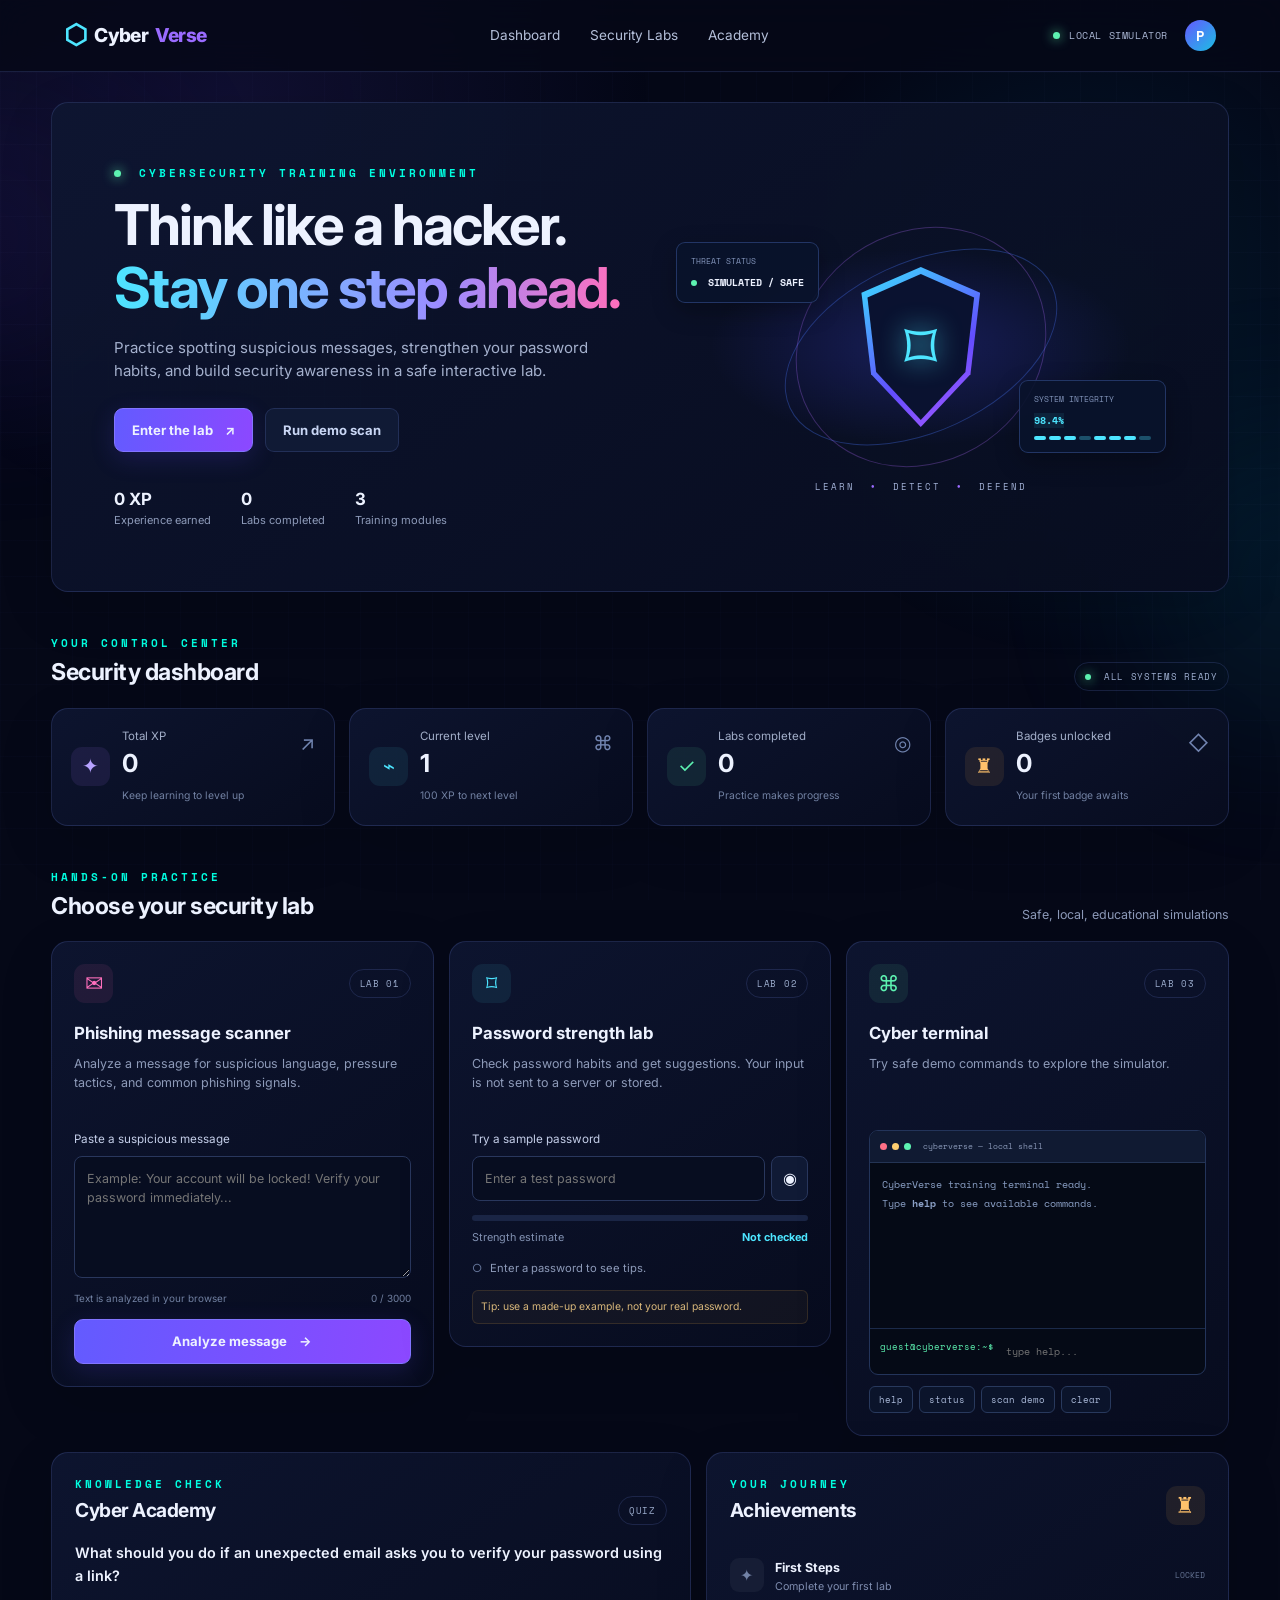
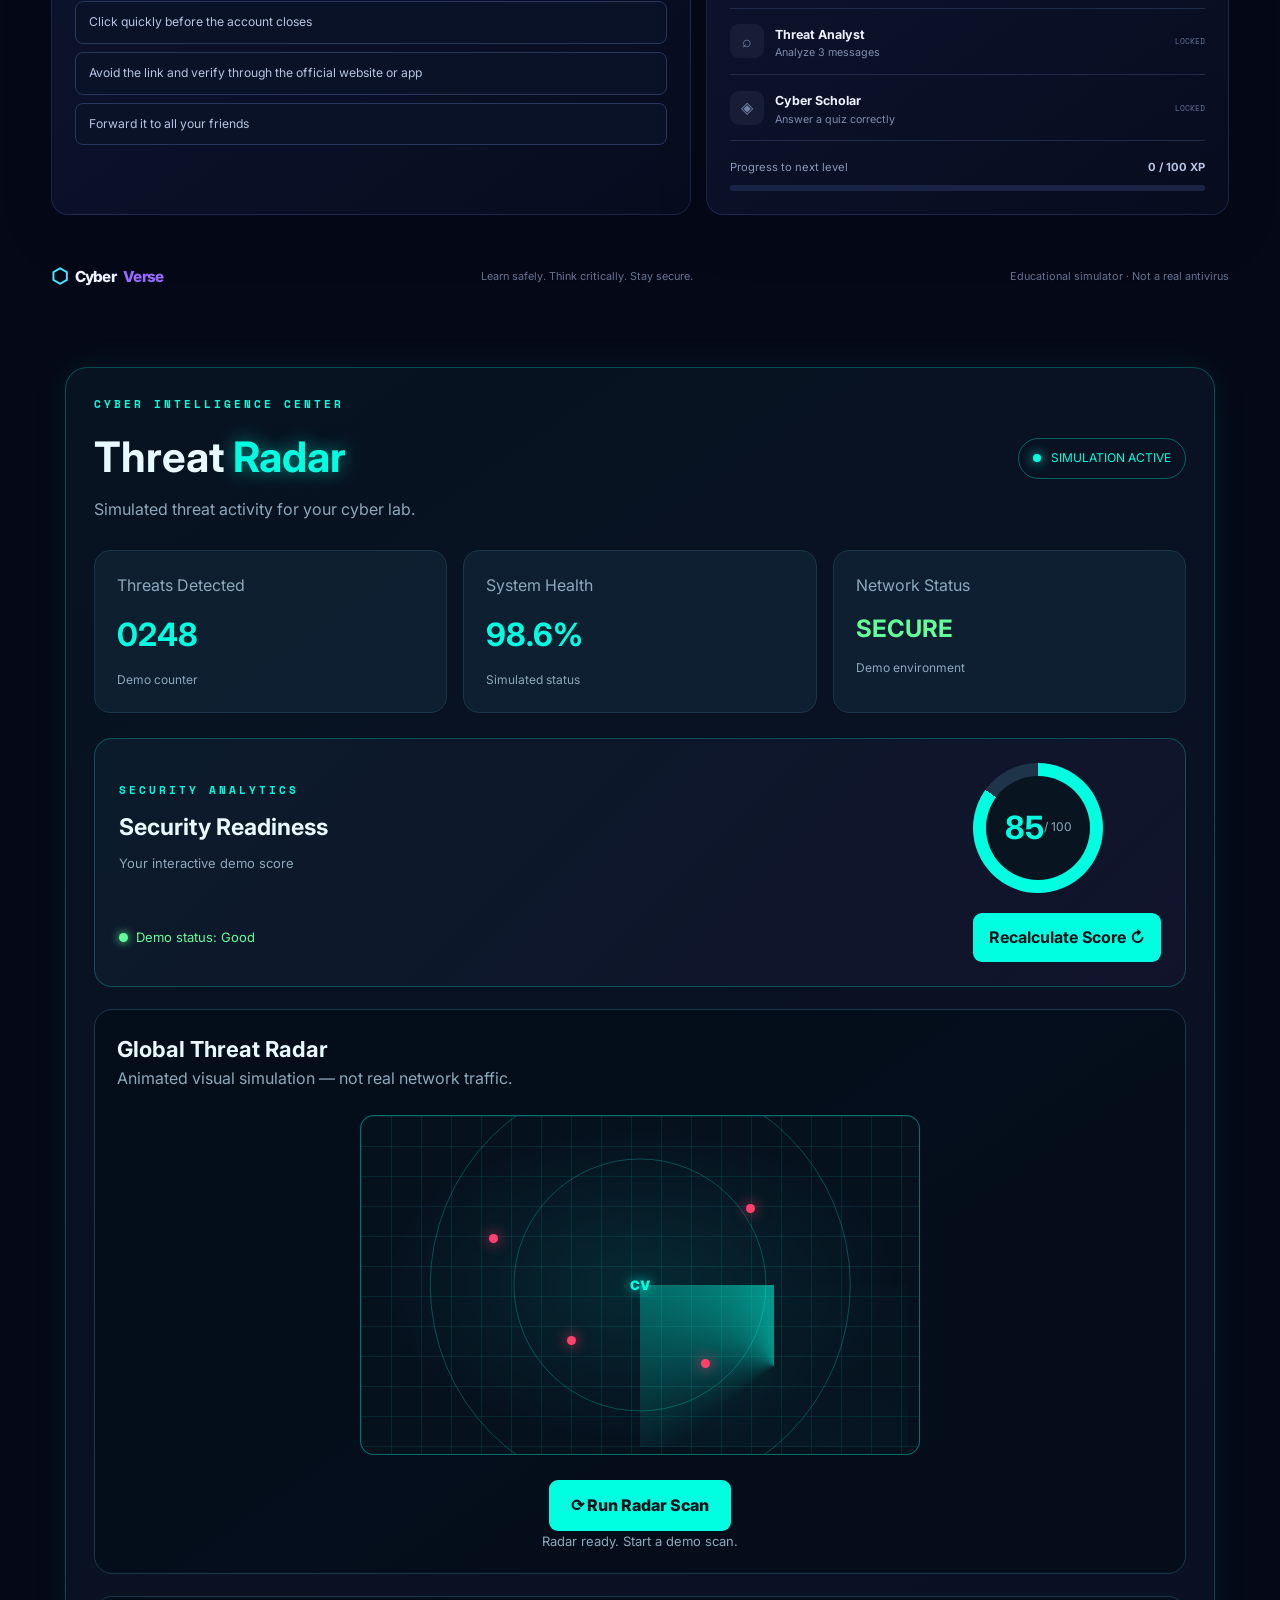
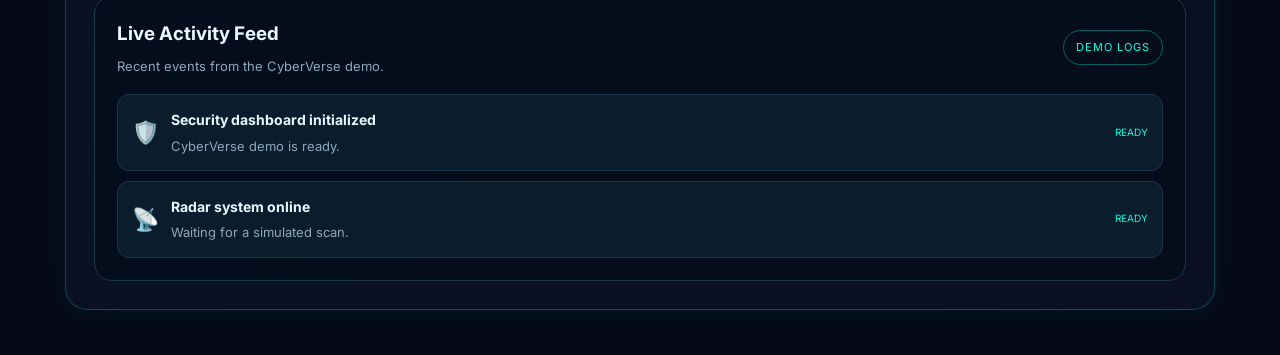
==== commit d274330d: "Add security score meter UI" ====
--- a/index.html
+++ b/index.html
@@ -128,6 +128,33 @@
     </div>
   </div>
 
+  
+<!-- SECURITY SCORE METER -->
+<div class="security-score-panel">
+  <div>
+    <p class="eyebrow">SECURITY ANALYTICS</p>
+    <h3>Security Readiness</h3>
+    <p>Your interactive demo score</p>
+  </div>
+
+  <div class="score-meter" id="score-meter">
+    <div class="score-inner">
+      <strong id="security-score">85</strong>
+      <span>/ 100</span>
+    </div>
+  </div>
+
+  <div class="score-details">
+    <span class="score-dot"></span>
+    <span id="score-status">Demo status: Good</span>
+  </div>
+
+  <button id="score-check-btn" type="button">
+    Recalculate Score ↻
+  </button>
+</div>
+
+
   <div class="radar-panel">
     <div class="radar-info">
       <h3>Global Threat Radar</h3>
--- a/style.css
+++ b/style.css
@@ -372,3 +372,101 @@
     transform: translateY(0);
   }
 }
+
+/* ===== SECURITY SCORE METER ===== */
+
+.security-score-panel {
+  margin: 22px 0;
+  padding: 24px;
+  display: grid;
+  grid-template-columns: 1fr auto;
+  gap: 20px;
+  align-items: center;
+  background: linear-gradient(135deg, #0b1b2b, #11132b);
+  border: 1px solid rgba(0, 255, 225, 0.25);
+  border-radius: 18px;
+}
+
+.security-score-panel h3 {
+  margin: 8px 0;
+  color: #e8faff;
+  font-size: 23px;
+}
+
+.security-score-panel p:not(.eyebrow) {
+  color: #8da8bb;
+  font-size: 13px;
+}
+
+.score-meter {
+  width: 130px;
+  height: 130px;
+  display: grid;
+  place-items: center;
+  border-radius: 50%;
+  background: conic-gradient(
+    #00ffe1 0deg 306deg,
+    #203449 306deg 360deg
+  );
+  transition: background 0.6s ease;
+}
+
+.score-inner {
+  width: 104px;
+  height: 104px;
+  display: flex;
+  justify-content: center;
+  align-items: center;
+  border-radius: 50%;
+  background: #091421;
+}
+
+.score-inner strong {
+  color: #00ffe1;
+  font-size: 32px;
+}
+
+.score-inner span {
+  color: #8da8bb;
+  font-size: 12px;
+}
+
+.score-details {
+  display: flex;
+  align-items: center;
+  gap: 8px;
+  color: #65ff9a;
+  font-size: 13px;
+}
+
+.score-dot {
+  width: 9px;
+  height: 9px;
+  background: #65ff9a;
+  border-radius: 50%;
+  box-shadow: 0 0 10px #65ff9a;
+}
+
+#score-check-btn {
+  padding: 12px 16px;
+  color: #04111a;
+  background: #00ffe1;
+  border: none;
+  border-radius: 9px;
+  font-weight: 700;
+  cursor: pointer;
+}
+
+#score-check-btn:hover {
+  box-shadow: 0 0 16px rgba(0, 255, 225, 0.35);
+}
+
+@media (max-width: 520px) {
+  .security-score-panel {
+    grid-template-columns: 1fr;
+  }
+
+  .score-meter {
+    margin: 0 auto;
+  }
+}
